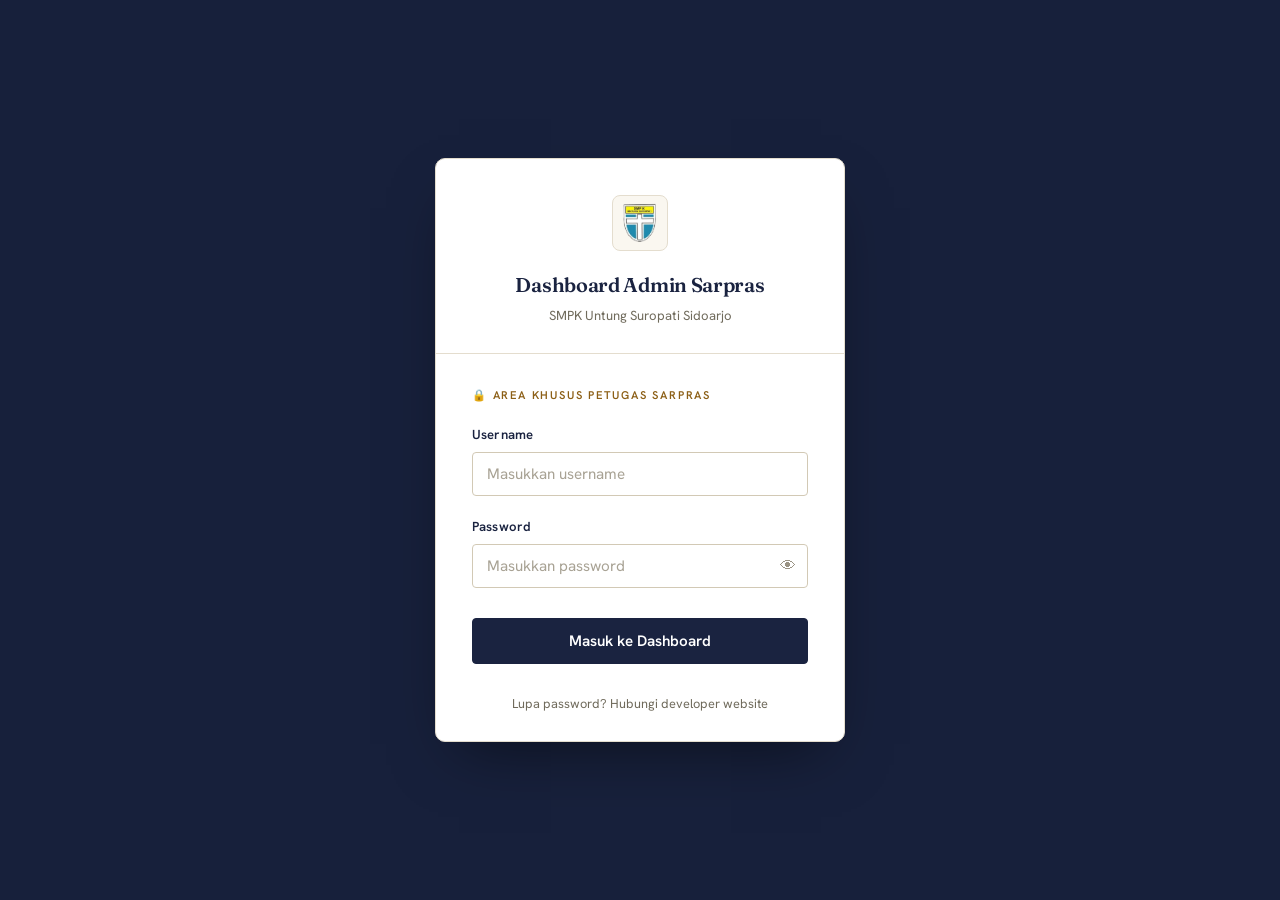
==== admin.html @ 8e08782e "bug fixed" ====
<!DOCTYPE html>
<html lang="id">
<head>
  <meta charset="UTF-8">
  <meta name="viewport" content="width=device-width, initial-scale=1.0">
  <link rel="icon" href="assets/logo-sekolah.png" onerror="this.style.display='none'">
  <title>Login Admin — Sarpras SMPK Untung Suropati</title>
  <link rel="stylesheet" href="css/style.css">
</head>
<body>
  <div class="login-page">
    <div class="login-card">

      <div class="login-card__header">
        <div class="login-logos">
          <img src="assets/logo-sekolah.png" alt="Logo Sekolah" onerror="this.style.display='none'">
        </div>
        <h2>Dashboard Admin Sarpras</h2>
        <p>SMPK Untung Suropati Sidoarjo</p>
      </div>

      <div class="login-card__body">
        <div class="login-badge">🔒 Area Khusus Petugas Sarpras</div>

        <div id="alertBox" class="alert"></div>

        <form id="formLogin" novalidate>
          <div class="form-group">
            <label class="form-label" for="username">Username</label>
            <input class="form-input" type="text" id="username" placeholder="Masukkan username" autocomplete="username" required>
          </div>

          <div class="form-group">
            <label class="form-label" for="password">Password</label>
            <div style="position:relative;">
              <input class="form-input" type="password" id="password" placeholder="Masukkan password"
                     autocomplete="current-password" style="padding-right:44px;" required>
              <button type="button" id="togglePassword"
                      style="position:absolute;right:12px;top:50%;transform:translateY(-50%);
                             background:none;border:none;cursor:pointer;color:var(--gray-400);
                             font-size:1rem;padding:0;line-height:1;">👁</button>
            </div>
          </div>

          <button type="submit" class="btn--login" id="btnLogin">Masuk ke Dashboard</button>
        </form>
      </div>

      <div class="login-card__footer">
        <p>Lupa password? Hubungi developer website</p>
      </div>

    </div>
  </div>

  <script src="js/config.js"></script>
  <script src="js/auth.js"></script>
</body>
</html>
---- css/style.css ----
/* ============================================================
   style.css — Website Laporan Sarpras
   SMPK Untung Suropati Sidoarjo
   Arah desain: Editorial / civic — kertas hangat, tinta navy,
   satu aksen kuningan (brass), garis rambut, tipografi serif.
   ============================================================ */

@import url('https://fonts.googleapis.com/css2?family=Fraunces:ital,opsz,wght@0,9..144,400;0,9..144,500;0,9..144,600;1,9..144,500;1,9..144,600&family=Hanken+Grotesk:wght@400;500;600;700&display=swap');

:root {
  /* -- Surfaces & ink -------------------------------------- */
  --paper:      #f3efe6;   /* latar halaman, kertas hangat   */
  --surface:    #ffffff;   /* kartu                          */
  --surface-2:  #faf7f0;   /* isian halus / input alt        */
  --line:       #e4ddce;   /* garis rambut                   */
  --line-2:     #d2c9b5;   /* garis rambut lebih tegas       */

  --text:       #2c2a22;   /* teks utama                     */
  --text-dim:   #706b5c;   /* teks sekunder                  */
  --heading:    #1a2340;   /* judul / tinta navy             */

  /* -- Aksen kuningan -------------------------------------- */
  --accent:     #b07a22;
  --accent-2:   #8c5f16;
  --accent-soft:#f2e7cf;

  /* -- Pita gelap (navbar / footer / kepala tabel) --------- */
  --band:       #17203b;
  --band-fg:    #f2eee5;
  --band-dim:   #9aa2bd;

  /* -- Tombol utama --------------------------------------- */
  --btn-bg:     #1a2340;
  --btn-fg:     #ffffff;
  --btn-bg-h:   #10182f;

  --focus-ring: rgba(176,122,34,0.22);

  /* -- Status (badge / alert) ----------------------------- */
  --ok-bg:#e6efe2;   --ok-fg:#2f6b3a;
  --warn-bg:#f5ead0; --warn-fg:#8a6412;
  --bad-bg:#f3ded9;  --bad-fg:#9b3128;
  --info-bg:#e2e7f1; --info-fg:#2e4b7a;
  --neutral-bg:#ece6d9; --neutral-fg:#6b6656;

  /* -- Legacy alias (dipakai style inline di HTML) --------- */
  --navy: #1a2340; --navy-mid: #2a365c; --navy-light: #3a5488;
  --navy-50: #ede7da; --navy-100: #d9d1bf;
  --teal: #b07a22; --teal-light: #cfa24e; --teal-pale: #f2e7cf; --teal-dark: #8c5f16;
  --gray-50:#faf7f0; --gray-100:#f2eee4; --gray-200:#e4ddce; --gray-300:#d2c9b5;
  --gray-400:#9a9384; --gray-500:#6b6656; --gray-600:#55524a; --gray-700:#3a382f;
  --gray-800:#2b2a24; --gray-900:#1a1915;
  --green-100:#e6efe2; --green-600:#2f6b3a; --green-700:#265a30;
  --yellow-100:#f5ead0; --yellow-600:#8a6412;
  --red-100:#f3ded9; --red-600:#9b3128;
  --blue-100:#e2e7f1; --blue-50:#eef1f7;

  /* -- Bentuk & bayangan ---------------------------------- */
  --shadow-sm: 0 1px 2px rgba(20,25,45,0.05);
  --shadow-md: 0 10px 30px -16px rgba(20,25,45,0.30);
  --radius-sm: 4px;
  --radius-md: 6px;
  --radius-lg: 10px;
  --transition: all 0.18s ease;
}

*, *::before, *::after { box-sizing: border-box; margin: 0; padding: 0; }
html { scroll-behavior: smooth; }

body {
  font-family: 'Hanken Grotesk', system-ui, -apple-system, sans-serif;
  background: var(--paper);
  color: var(--text);
  font-size: 15px;
  line-height: 1.62;
  min-height: 100vh;
  -webkit-font-smoothing: antialiased;
}

::selection { background: var(--accent-soft); color: var(--heading); }

a { color: var(--accent-2); text-decoration: none; transition: var(--transition); }
a:hover { color: var(--accent); }
img { max-width: 100%; display: block; }

h1, h2, h3 { font-family: 'Fraunces', Georgia, serif; color: var(--heading); letter-spacing: -0.015em; }
h1 { font-size: 2rem; font-weight: 600; line-height: 1.15; }
h2 { font-size: 1.5rem; font-weight: 600; }
h3 { font-size: 1.1rem; font-weight: 600; }
p  { color: var(--text-dim); }

.container { max-width: 820px; margin: 0 auto; padding: 0 20px; }
.container--wide { max-width: 1100px; margin: 0 auto; padding: 0 20px; }

/* Eyebrow / kicker — dipakai ulang di beberapa tempat */
.hero__badge, .login-badge, .m-card__label, .sidebar__section-label {
  font-family: 'Hanken Grotesk', sans-serif;
  text-transform: uppercase;
  letter-spacing: 0.16em;
}

/* ============================================================ NAVBAR */
.navbar {
  background: var(--band);
  border-bottom: 2px solid var(--accent);
  position: sticky; top: 0; z-index: 100;
}
.navbar__inner {
  display: flex; align-items: center; justify-content: space-between;
  padding: 14px 20px; max-width: 1100px; margin: 0 auto;
}
.navbar__brand { display: flex; align-items: center; gap: 12px; text-decoration: none; }
.navbar__brand img {
  width: 42px; height: 42px; border-radius: 4px; object-fit: contain;
  background: rgba(255,255,255,0.06); padding: 3px;
}
.navbar__brand-text {
  font-family: 'Fraunces', Georgia, serif; font-weight: 600; font-size: 1.02rem;
  color: var(--band-fg); line-height: 1.25; letter-spacing: -0.01em;
}
.navbar__brand-text span {
  display: block; font-family: 'Hanken Grotesk', sans-serif;
  font-size: 0.68rem; font-weight: 500; letter-spacing: 0.04em;
  text-transform: none; color: var(--band-dim); line-height: 1.3;
}
.navbar__nav { display: flex; gap: 2px; align-items: center; }
.navbar__link {
  padding: 8px 6px; margin: 0 8px; color: var(--band-dim);
  font-weight: 500; font-size: 0.86rem; text-decoration: none;
  border-bottom: 2px solid transparent; transition: var(--transition);
}
.navbar__link:hover { color: var(--band-fg); }
.navbar__link--active { color: var(--band-fg); border-bottom-color: var(--accent); }
.navbar__link--active:hover { color: var(--band-fg); }

/* ============================================================ HERO */
.hero {
  background: var(--paper);
  color: var(--text);
  padding: 76px 20px 60px;
  text-align: center;
  border-bottom: 1px solid var(--line);
}
.hero__badge {
  display: inline-block; font-size: 0.72rem; font-weight: 600;
  color: var(--accent-2); margin-bottom: 22px;
}
.hero h1 {
  color: var(--heading); font-size: clamp(2rem, 5vw, 2.9rem);
  font-weight: 600; margin-bottom: 16px; line-height: 1.1;
}
.hero h1 span { color: var(--accent-2); font-style: italic; font-weight: 500; }
.hero p { color: var(--text-dim); font-size: 1.02rem; max-width: 540px; margin: 0 auto; }
.hero__divider { width: 44px; height: 2px; background: var(--accent); margin: 24px auto 0; }

/* ============================================================ CARDS */
.card, .card--accent {
  background: var(--surface); border: 1px solid var(--line);
  border-radius: var(--radius-lg); padding: 32px; box-shadow: var(--shadow-sm);
}
.card--accent { border-top: 2px solid var(--accent); }

/* ============================================================ FORM */
.form-group { display: flex; flex-direction: column; gap: 7px; margin-bottom: 20px; }
.form-label { font-size: 0.82rem; font-weight: 600; color: var(--heading); letter-spacing: 0.01em; }
.form-label span { color: var(--bad-fg); margin-left: 2px; }

.form-input, .form-select, .form-textarea {
  width: 100%; padding: 11px 14px; border: 1px solid var(--line-2);
  border-radius: var(--radius-sm); font-family: inherit; font-size: 0.95rem;
  color: var(--text); background: var(--surface); transition: var(--transition); outline: none;
}
.form-input::placeholder, .form-textarea::placeholder { color: #a8a294; }
.form-input:focus, .form-select:focus, .form-textarea:focus {
  border-color: var(--heading); box-shadow: 0 0 0 3px var(--focus-ring);
}
.form-textarea { resize: vertical; min-height: 96px; }
.form-hint { font-size: 0.8rem; color: var(--text-dim); }

/* Upload foto */
.upload-box {
  border: 1px dashed var(--line-2); border-radius: var(--radius-md);
  padding: 26px; text-align: center; cursor: pointer;
  transition: var(--transition); background: var(--surface-2);
}
.upload-box:hover, .upload-box--dragover { border-color: var(--accent); background: var(--accent-soft); }
.upload-box__label { display: block; }
.upload-box__icon { font-size: 1.7rem; margin-bottom: 8px; opacity: 0.8; }
.upload-box__text { font-size: 0.9rem; color: var(--text); font-weight: 600; }
.upload-box__hint { font-size: 0.78rem; color: var(--text-dim); margin-top: 4px; }
.upload-preview { position: relative; display: inline-block; margin-top: 14px; }
.upload-preview img {
  max-width: 220px; max-height: 220px; border-radius: var(--radius-sm);
  border: 1px solid var(--line); object-fit: cover;
}
.upload-preview__remove {
  position: absolute; top: -8px; right: -8px; width: 26px; height: 26px;
  border-radius: 50%; background: var(--bad-fg); color: #fff; border: 2px solid var(--surface);
  font-size: 0.85rem; cursor: pointer; display: flex; align-items: center; justify-content: center;
}
.upload-progress { font-size: 0.78rem; color: var(--accent-2); margin-top: 8px; font-weight: 600; }

/* ============================================================ BUTTONS */
.btn {
  display: inline-flex; align-items: center; justify-content: center; gap: 8px;
  padding: 11px 22px; border-radius: var(--radius-sm); font-family: inherit;
  font-size: 0.9rem; font-weight: 600; cursor: pointer; border: 1px solid transparent;
  transition: var(--transition); text-decoration: none; letter-spacing: 0.01em;
}
.btn--primary { background: var(--btn-bg); color: var(--btn-fg); border-color: var(--btn-bg); }
.btn--primary:hover { background: var(--btn-bg-h); border-color: var(--btn-bg-h); }
.btn--outline { background: transparent; color: var(--heading); border-color: var(--line-2); }
.btn--outline:hover { background: var(--surface-2); border-color: var(--heading); }
.btn--full { width: 100%; }
.btn:disabled { opacity: 0.5; cursor: not-allowed; }

/* ============================================================ BADGE (tag) */
.badge {
  display: inline-block; padding: 3px 8px; border-radius: 3px;
  font-size: 0.68rem; font-weight: 700; text-transform: uppercase; letter-spacing: 0.06em;
  border: 1px solid transparent;
}
.badge--menunggu { background: var(--neutral-bg); color: var(--neutral-fg); border-color: var(--line-2); }
.badge--diproses { background: var(--info-bg); color: var(--info-fg); border-color: #cdd7e8; }
.badge--selesai  { background: var(--ok-bg); color: var(--ok-fg); border-color: #cfe0c7; }
.badge--ditolak  { background: var(--bad-bg); color: var(--bad-fg); border-color: #e6c9c2; }
.badge--ringan { background: var(--ok-bg); color: var(--ok-fg); border-color: #cfe0c7; }
.badge--sedang { background: var(--warn-bg); color: var(--warn-fg); border-color: #e6d5ac; }
.badge--berat  { background: var(--bad-bg); color: var(--bad-fg); border-color: #e6c9c2; }

/* ============================================================ ALERT */
.alert {
  padding: 12px 16px; border-radius: var(--radius-sm); font-size: 0.9rem; font-weight: 500;
  margin-bottom: 18px; display: none; border-left: 3px solid;
}
.alert--success { background: var(--ok-bg); color: var(--ok-fg); border-color: var(--ok-fg); }
.alert--error   { background: var(--bad-bg); color: var(--bad-fg); border-color: var(--bad-fg); }
.alert--info    { background: var(--info-bg); color: var(--info-fg); border-color: var(--info-fg); }
.alert--show { display: block; }

/* ============================================================ LOADING / EMPTY */
.loading { display: flex; justify-content: center; align-items: center; padding: 40px; color: var(--text-dim); gap: 10px; font-size: 0.9rem; }
.spinner { width: 20px; height: 20px; border: 2.5px solid var(--line); border-top-color: var(--accent); border-radius: 50%; animation: spin 0.7s linear infinite; }
.empty-state { text-align: center; padding: 56px 20px; color: var(--text-dim); }
.empty-state__icon { font-size: 2.4rem; margin-bottom: 12px; opacity: 0.7; }

/* ============================================================ SECTION */
.section { padding: 40px 0; }
.section__title {
  font-family: 'Fraunces', Georgia, serif; font-size: 1.35rem; font-weight: 600;
  color: var(--heading); margin-bottom: 22px; display: flex; align-items: center; gap: 12px;
  padding-bottom: 12px; border-bottom: 1px solid var(--line);
}
.section__title::before { content: ''; width: 3px; height: 22px; background: var(--accent); border-radius: 2px; display: inline-block; }

/* ============================================================ FOOTER */
.footer {
  background: var(--band); border-top: 2px solid var(--accent); padding: 28px 20px;
  text-align: center; color: var(--band-dim); font-size: 0.82rem; margin-top: 64px;
}

/* ============================================================ LOGIN PAGE */
.login-page {
  min-height: 100vh; display: flex; align-items: center; justify-content: center;
  background: var(--band); padding: 24px;
}
.login-card {
  background: var(--surface); border: 1px solid var(--line); border-radius: var(--radius-lg);
  width: 100%; max-width: 410px; overflow: hidden; box-shadow: 0 26px 60px -24px rgba(0,0,0,0.55);
}
.login-card__header { padding: 36px 36px 26px; text-align: center; border-bottom: 1px solid var(--line); }
.login-logos { display: flex; justify-content: center; align-items: center; margin-bottom: 18px; }
.login-logos img { width: 56px; height: 56px; object-fit: contain; border-radius: 8px; background: var(--surface-2); padding: 4px; border: 1px solid var(--line); }
.login-card__header h2 { font-size: 1.25rem; font-weight: 600; margin-bottom: 4px; }
.login-card__header p  { color: var(--text-dim); font-size: 0.82rem; }
.login-card__body   { padding: 28px 36px 30px; }
.login-card__footer { text-align: center; padding: 0 36px 26px; font-size: 0.8rem; color: var(--text-dim); }
.login-badge {
  display: inline-block; color: var(--accent-2); font-size: 0.7rem; font-weight: 600;
  margin-bottom: 20px;
}
.btn--login {
  background: var(--btn-bg); color: var(--btn-fg); border: 1px solid var(--btn-bg);
  width: 100%; padding: 12px; border-radius: var(--radius-sm); font-size: 0.95rem; font-weight: 600;
  cursor: pointer; font-family: inherit; transition: var(--transition); margin-top: 10px;
}
.btn--login:hover { background: var(--btn-bg-h); border-color: var(--btn-bg-h); }
.btn--login:disabled { opacity: 0.5; cursor: not-allowed; }

/* ============================================================ DASHBOARD LAYOUT */
body.dash { background: var(--paper); }
.dashboard-layout { display: grid; grid-template-columns: 232px 1fr; min-height: calc(100vh - 72px); }

.sidebar {
  background: var(--surface); border-right: 1px solid var(--line); padding: 22px 0;
  position: sticky; top: 72px; height: calc(100vh - 72px); overflow-y: auto;
}
.sidebar__section-label { font-size: 0.66rem; font-weight: 700; color: var(--text-dim); padding: 0 22px; margin: 18px 0 8px; }
.sidebar__menu { list-style: none; padding: 0 12px; }
.sidebar__item a {
  display: flex; align-items: center; gap: 11px; padding: 10px 14px; border-radius: var(--radius-sm);
  color: var(--text-dim); font-size: 0.88rem; font-weight: 500; transition: var(--transition);
  text-decoration: none; border-left: 2px solid transparent;
}
.sidebar__item a:hover { background: var(--surface-2); color: var(--heading); }
.sidebar__item a.active {
  background: var(--surface-2); color: var(--heading); font-weight: 600;
  border-left-color: var(--accent);
}
.sidebar__icon { font-size: 0.95rem; width: 20px; text-align: center; flex-shrink: 0; opacity: 0.85; }
.sidebar__divider { border: none; border-top: 1px solid var(--line); margin: 12px 18px; }

.dashboard-main { padding: 32px; overflow-x: hidden; }
.page-title { font-family: 'Fraunces', Georgia, serif; font-size: 1.5rem; font-weight: 600; color: var(--heading); margin-bottom: 4px; }
.page-subtitle { font-size: 0.85rem; color: var(--text-dim); margin-bottom: 26px; }

.navbar__admin-info { display: flex; align-items: center; gap: 12px; }
.navbar__admin-badge {
  background: rgba(255,255,255,0.06); border: 1px solid rgba(255,255,255,0.14); color: var(--band-fg);
  padding: 4px 12px; border-radius: 999px; font-size: 0.78rem; font-weight: 500;
}
.btn--logout {
  background: transparent; border: 1px solid rgba(255,255,255,0.22); color: var(--band-dim);
  padding: 6px 14px; border-radius: var(--radius-sm); font-size: 0.82rem; font-weight: 600;
  cursor: pointer; font-family: inherit; transition: var(--transition);
}
.btn--logout:hover { background: rgba(255,255,255,0.08); border-color: rgba(255,255,255,0.4); color: var(--band-fg); }

/* Stat cards */
.stats-grid { display: grid; grid-template-columns: repeat(4,1fr); gap: 16px; margin-bottom: 30px; }
.stat-card {
  background: var(--surface); border: 1px solid var(--line); border-radius: var(--radius-md);
  padding: 20px 22px; position: relative; overflow: hidden; transition: var(--transition);
}
.stat-card:hover { border-color: var(--line-2); box-shadow: var(--shadow-sm); }
.stat-card::before { content: ''; position: absolute; top: 0; left: 0; bottom: 0; width: 3px; }
.stat-card--total::before    { background: var(--heading); }
.stat-card--menunggu::before { background: var(--neutral-fg); }
.stat-card--diproses::before { background: var(--info-fg); }
.stat-card--selesai::before  { background: var(--ok-fg); }
.stat-card__icon { font-size: 1.4rem; margin-bottom: 10px; display: block; opacity: 0.85; }
.stat-card__number { font-family: 'Fraunces', Georgia, serif; font-size: 2.1rem; font-weight: 600; line-height: 1; margin-bottom: 6px; }
.stat-card--total .stat-card__number    { color: var(--heading); }
.stat-card--menunggu .stat-card__number { color: var(--neutral-fg); }
.stat-card--diproses .stat-card__number { color: var(--info-fg); }
.stat-card--selesai .stat-card__number  { color: var(--ok-fg); }
.stat-card__label { font-size: 0.78rem; color: var(--text-dim); font-weight: 500; }

/* Chart bars */
.hchart-section { display: grid; grid-template-columns: 1fr 1fr; gap: 20px; margin-bottom: 30px; }
.hchart-card { background: var(--surface); border-radius: var(--radius-md); border: 1px solid var(--line); padding: 24px; }
.hchart-card__title { font-family: 'Fraunces', Georgia, serif; font-size: 1.02rem; font-weight: 600; color: var(--heading); margin-bottom: 20px; display: flex; align-items: center; gap: 10px; }
.hchart-card__title::before { content: ''; width: 3px; height: 18px; background: var(--accent); border-radius: 2px; display: inline-block; }
.hbar-list { display: flex; flex-direction: column; gap: 11px; }
.hbar-item { display: grid; grid-template-columns: 90px 1fr 28px; align-items: center; gap: 10px; }
.hbar-item__label { font-size: 0.78rem; font-weight: 600; color: var(--text-dim); text-align: right; white-space: nowrap; }
.hbar-item__track { background: var(--surface-2); border: 1px solid var(--line); border-radius: 999px; height: 10px; overflow: hidden; }
.hbar-item__fill { height: 100%; border-radius: 999px; transition: width 0.7s cubic-bezier(.4,0,.2,1); }
.hbar-item__count { font-size: 0.78rem; font-weight: 700; color: var(--text-dim); text-align: left; }
@media (max-width:900px) { .hchart-section { grid-template-columns: 1fr; } }

.tab-panel { display: none; }
.tab-panel.active { display: block; animation: fadeIn 0.2s ease; }

/* Table */
.table-wrapper { border-radius: var(--radius-md); border: 1px solid var(--line); overflow-x: auto; }
table { width: 100%; border-collapse: collapse; font-size: 0.875rem; }
thead th {
  background: var(--band); padding: 13px 16px; text-align: left; font-weight: 600;
  color: var(--band-fg); border-bottom: 2px solid var(--accent); white-space: nowrap;
  font-size: 0.72rem; text-transform: uppercase; letter-spacing: 0.06em;
}
tbody td { padding: 13px 16px; border-bottom: 1px solid var(--line); color: var(--text); vertical-align: top; }
tbody tr:last-child td { border-bottom: none; }
tbody tr:hover { background: var(--surface-2); }

.thumb { width: 56px; height: 56px; border-radius: var(--radius-sm); object-fit: cover; cursor: pointer; border: 1px solid var(--line); transition: var(--transition); }
.thumb:hover { border-color: var(--accent); }

/* Mobile cards */
.mobile-cards { display: none; flex-direction: column; gap: 12px; }
.m-card { background: var(--surface); border: 1px solid var(--line); border-left: 3px solid var(--accent); border-radius: var(--radius-md); padding: 18px; }
.m-card__header { display: flex; justify-content: space-between; align-items: center; margin-bottom: 12px; flex-wrap: wrap; gap: 6px; }
.m-card__kelas { font-family: 'Fraunces', Georgia, serif; font-weight: 600; color: var(--heading); font-size: 0.95rem; }
.m-card__nama { font-size: 0.82rem; color: var(--text-dim); margin-bottom: 10px; }
.m-card__label { font-size: 0.66rem; font-weight: 700; color: var(--accent-2); margin-bottom: 3px; }
.m-card__text { font-size: 0.88rem; color: var(--text); line-height: 1.55; margin-bottom: 12px; }
.m-card__footer { display: flex; justify-content: space-between; align-items: center; flex-wrap: wrap; gap: 8px; padding-top: 12px; border-top: 1px solid var(--line); margin-top: 4px; }
.m-card__tanggal { font-size: 0.78rem; color: var(--text-dim); }
.m-card__actions { display: flex; align-items: center; gap: 8px; flex-wrap: wrap; }
@media (max-width:768px) { .table-wrapper { display: none !important; } .mobile-cards { display: flex !important; } }

.action-select {
  padding: 6px 8px; border: 1px solid var(--line-2); border-radius: var(--radius-sm); font-size: 0.8rem;
  color: var(--text); background: var(--surface); cursor: pointer; transition: var(--transition); font-family: inherit;
}
.action-select:focus { border-color: var(--heading); outline: none; box-shadow: 0 0 0 3px var(--focus-ring); }

.btn-delete { padding: 6px 12px; border: 1px solid var(--bad-bg); border-radius: var(--radius-sm); background: var(--bad-bg); color: var(--bad-fg); font-size: 0.8rem; font-weight: 600; cursor: pointer; transition: var(--transition); font-family: inherit; }
.btn-delete:hover { background: var(--bad-fg); border-color: var(--bad-fg); color: #fff; }

.cell-text {
  max-height: 60px; overflow: hidden; display: -webkit-box; -webkit-line-clamp: 3;
  -webkit-box-orient: vertical; line-height: 1.5; font-size: 0.83rem; cursor: pointer; transition: max-height 0.2s ease;
}
.cell-text:hover { -webkit-line-clamp: unset; max-height: 300px; background: var(--surface-2); padding: 4px; border-radius: var(--radius-sm); }

@media (max-width:1100px) { .hide-lg { display: none !important; } }
@media (max-width:850px)  { .hide-md { display: none !important; } }

.filter-bar { display: flex; gap: 12px; flex-wrap: wrap; margin-bottom: 18px; }
.filter-bar select {
  padding: 9px 12px; border: 1px solid var(--line-2); border-radius: var(--radius-sm);
  font-family: inherit; font-size: 0.875rem; color: var(--text); background: var(--surface); outline: none; cursor: pointer;
}
.filter-bar select:focus { border-color: var(--heading); box-shadow: 0 0 0 3px var(--focus-ring); }
.filter-bar input[type="text"], .filter-bar input[type="date"] {
  padding: 9px 12px; border: 1px solid var(--line-2); border-radius: var(--radius-sm);
  font-family: inherit; font-size: 0.875rem; color: var(--text); background: var(--surface); outline: none;
}
.filter-bar input[type="text"] { flex: 1; min-width: 200px; }
.filter-bar input:focus { border-color: var(--heading); box-shadow: 0 0 0 3px var(--focus-ring); }
.filter-bar--dates { align-items: center; }
.filter-date { display: flex; align-items: center; gap: 6px; font-size: 0.8rem; color: var(--text-dim); }
.row-kode { font-family: ui-monospace, "SFMono-Regular", Menlo, monospace; font-size: 0.72rem; letter-spacing: 0.06em; color: var(--accent-2); font-weight: 600; }

/* Pagination */
.pagination { display: flex; align-items: center; justify-content: center; gap: 14px; margin-top: 20px; flex-wrap: wrap; }
.pagination:empty { display: none; }
.page-btn {
  padding: 7px 14px; border: 1px solid var(--line-2); border-radius: var(--radius-sm);
  background: var(--surface); color: var(--heading); font-size: 0.82rem; font-weight: 600;
  cursor: pointer; font-family: inherit; transition: var(--transition);
}
.page-btn:hover:not(:disabled) { background: var(--surface-2); border-color: var(--heading); }
.page-btn:disabled { opacity: 0.4; cursor: not-allowed; }
.page-info { font-size: 0.82rem; color: var(--text-dim); }

/* Kode lacak (halaman kirim laporan) */
.kode-result:empty { display: none; }
.kode-panel {
  margin-top: 20px; border: 1px dashed var(--accent); background: var(--accent-soft);
  border-radius: var(--radius-md); padding: 18px 20px; text-align: center;
}
.kode-panel__label { font-size: 0.7rem; text-transform: uppercase; letter-spacing: 0.16em; font-weight: 600; color: var(--accent-2); }
.kode-panel__code { font-family: ui-monospace, "SFMono-Regular", Menlo, monospace; font-size: 1.6rem; font-weight: 700; letter-spacing: 0.12em; color: var(--heading); margin: 6px 0; }
.kode-panel__hint { font-size: 0.82rem; color: var(--text-dim); }

/* Kartu hasil lacak (halaman lacak) */
.track-result:empty { display: none; }
.track-card { margin-top: 22px; border: 1px solid var(--line); border-radius: var(--radius-md); overflow: hidden; }
.track-card__top { background: var(--surface-2); border-bottom: 1px solid var(--line); padding: 22px 20px; text-align: center; }
.track-card__status-icon { font-size: 2.2rem; line-height: 1; }
.track-card__status { font-family: 'Fraunces', Georgia, serif; font-size: 1.4rem; font-weight: 600; color: var(--heading); margin-top: 8px; }
.track-card__desc { font-size: 0.88rem; color: var(--text-dim); margin-top: 6px; max-width: 380px; margin-left: auto; margin-right: auto; }
.track-list { padding: 6px 20px 14px; }
.track-row { display: flex; justify-content: space-between; align-items: center; gap: 14px; padding: 12px 0; border-bottom: 1px solid var(--line); font-size: 0.9rem; }
.track-row:last-child { border-bottom: none; }
.track-row__key { color: var(--text-dim); }
.track-row__val { color: var(--text); font-weight: 600; text-align: right; }
.track-code { font-family: ui-monospace, "SFMono-Regular", Menlo, monospace; letter-spacing: 0.1em; color: var(--accent-2); }

/* Modal */
.modal-overlay {
  position: fixed; inset: 0; background: rgba(23,32,59,0.5); backdrop-filter: blur(2px);
  z-index: 999; display: flex; align-items: center; justify-content: center; padding: 20px;
}
.modal-box { background: var(--surface); border: 1px solid var(--line); border-radius: var(--radius-lg); padding: 32px 28px 24px; width: 100%; max-width: 420px; box-shadow: var(--shadow-md); text-align: center; }
.modal-box__icon { font-size: 2rem; margin-bottom: 14px; display: block; }
.modal-box__title { font-family: 'Fraunces', Georgia, serif; font-size: 1.2rem; font-weight: 600; color: var(--heading); margin-bottom: 8px; }
.modal-box__desc { font-size: 0.88rem; color: var(--text-dim); margin-bottom: 24px; line-height: 1.55; }
.modal-box__img { max-width: 100%; max-height: 340px; border-radius: var(--radius-sm); margin-bottom: 16px; object-fit: contain; border: 1px solid var(--line); }
.modal-box__actions { display: flex; gap: 10px; justify-content: center; }
.modal-btn { flex: 1; padding: 11px 16px; border-radius: var(--radius-sm); font-size: 0.88rem; font-weight: 600; cursor: pointer; font-family: inherit; transition: var(--transition); border: 1px solid transparent; }
.modal-btn--cancel { background: var(--surface-2); color: var(--text); border-color: var(--line-2); }
.modal-btn--cancel:hover { background: var(--line); }
.modal-btn--confirm { background: var(--btn-bg); color: var(--btn-fg); border-color: var(--btn-bg); }
.modal-btn--confirm:hover { background: var(--btn-bg-h); border-color: var(--btn-bg-h); }
.modal-btn--danger { background: var(--bad-bg); color: var(--bad-fg); border-color: var(--bad-bg); }
.modal-btn--danger:hover { background: var(--bad-fg); border-color: var(--bad-fg); color: #fff; }

/* ============================================================ DARK TOGGLE */
.dark-toggle {
  background: transparent; border: 1px solid rgba(255,255,255,0.18); border-radius: var(--radius-sm);
  padding: 6px 9px; cursor: pointer; font-size: 0.95rem; transition: var(--transition);
  color: var(--band-fg); line-height: 1;
}
.dark-toggle:hover { background: rgba(255,255,255,0.08); }

/* ============================================================ DARK MODE */
[data-theme="dark"] {
  --paper:      #131319;
  --surface:    #1c1c22;
  --surface-2:  #23232b;
  --line:       #2e2e36;
  --line-2:     #3b3b45;

  --text:       #dad6cc;
  --text-dim:   #928e80;
  --heading:    #ece9df;

  --accent:     #d6a544;
  --accent-2:   #e0b45c;
  --accent-soft:#2a2411;

  --band:       #0d0d12;
  --band-fg:    #e9e5db;
  --band-dim:   #8a877a;

  --btn-bg:     #e9e4d7;
  --btn-fg:     #16160f;
  --btn-bg-h:   #ffffff;

  --focus-ring: rgba(214,165,68,0.25);

  --ok-bg:#16281c;   --ok-fg:#84c992;
  --warn-bg:#2b2410; --warn-fg:#e0b65a;
  --bad-bg:#2c1512;  --bad-fg:#e29a8e;
  --info-bg:#151f37; --info-fg:#9bb6e6;
  --neutral-bg:#26251e; --neutral-fg:#b8b2a0;

  /* legacy alias */
  --navy:#ece9df; --navy-mid:#c9c4b6; --navy-light:#a8a390;
  --navy-50:#23232b; --navy-100:#3b3b45;
  --teal:#d6a544; --teal-light:#e0b45c; --teal-pale:#2a2411; --teal-dark:#e0b45c;
  --gray-50:#1c1c22; --gray-100:#23232b; --gray-200:#2e2e36; --gray-300:#3b3b45;
  --gray-400:#928e80; --gray-500:#b8b2a0; --gray-600:#cbc6ba; --gray-700:#dad6cc;
  --gray-800:#e6e2d8; --gray-900:#f3f0e8;
}

[data-theme="dark"] .btn-delete { background: var(--bad-bg); border-color: #4a241f; }
[data-theme="dark"] .badge { border-color: transparent; }
[data-theme="dark"] .stat-card:hover { box-shadow: none; border-color: var(--line-2); }
[data-theme="dark"] .login-card { box-shadow: 0 26px 60px -20px rgba(0,0,0,0.7); }

/* ============================================================ ANIMATIONS */
@keyframes spin { to { transform: rotate(360deg); } }
@keyframes fadeIn { from { opacity: 0; } to { opacity: 1; } }

/* ============================================================ RESPONSIVE */
@media (max-width:640px) {
  .hero { padding: 52px 20px 44px; }
  .navbar__inner { padding: 12px; gap: 6px; }
  .navbar__brand img { width: 34px; height: 34px; }
  .navbar__brand-text { font-size: 0.9rem; }
  .navbar__brand-text span { display: none; }
  .navbar__link { margin: 0 4px; font-size: 0.8rem; }
  .card, .card--accent { padding: 22px; }
  .filter-bar { flex-direction: column; }
  .filter-bar select { width: 100%; }
  table { font-size: 0.8rem; }
  thead th, tbody td { padding: 11px 12px; }
  .login-card__header { padding: 26px 24px 20px; }
  .login-card__body   { padding: 24px 24px 22px; }
  .login-card__footer { padding: 0 24px 22px; }
  .section { padding: 26px 0; }
}
@media (max-width:900px) { .stats-grid { grid-template-columns: repeat(2,1fr); } }
@media (max-width:768px) {
  .dashboard-layout { grid-template-columns: 1fr; }
  .sidebar { position: static; height: auto; border-right: none; border-bottom: 1px solid var(--line); padding: 12px 0; }
  .sidebar__menu { flex-direction: row; flex-wrap: wrap; display: flex; gap: 4px; }
  .sidebar__section-label, .sidebar__divider { display: none; }
  .dashboard-main { padding: 22px 16px; }
  .navbar__admin-badge { display: none; }
}
@media (max-width:480px) {
  .stats-grid { grid-template-columns: repeat(2,1fr); gap: 10px; }
  .stat-card__number { font-size: 1.8rem; }
  .dashboard-main { padding: 16px 12px; }
  .page-title { font-size: 1.25rem; }
}
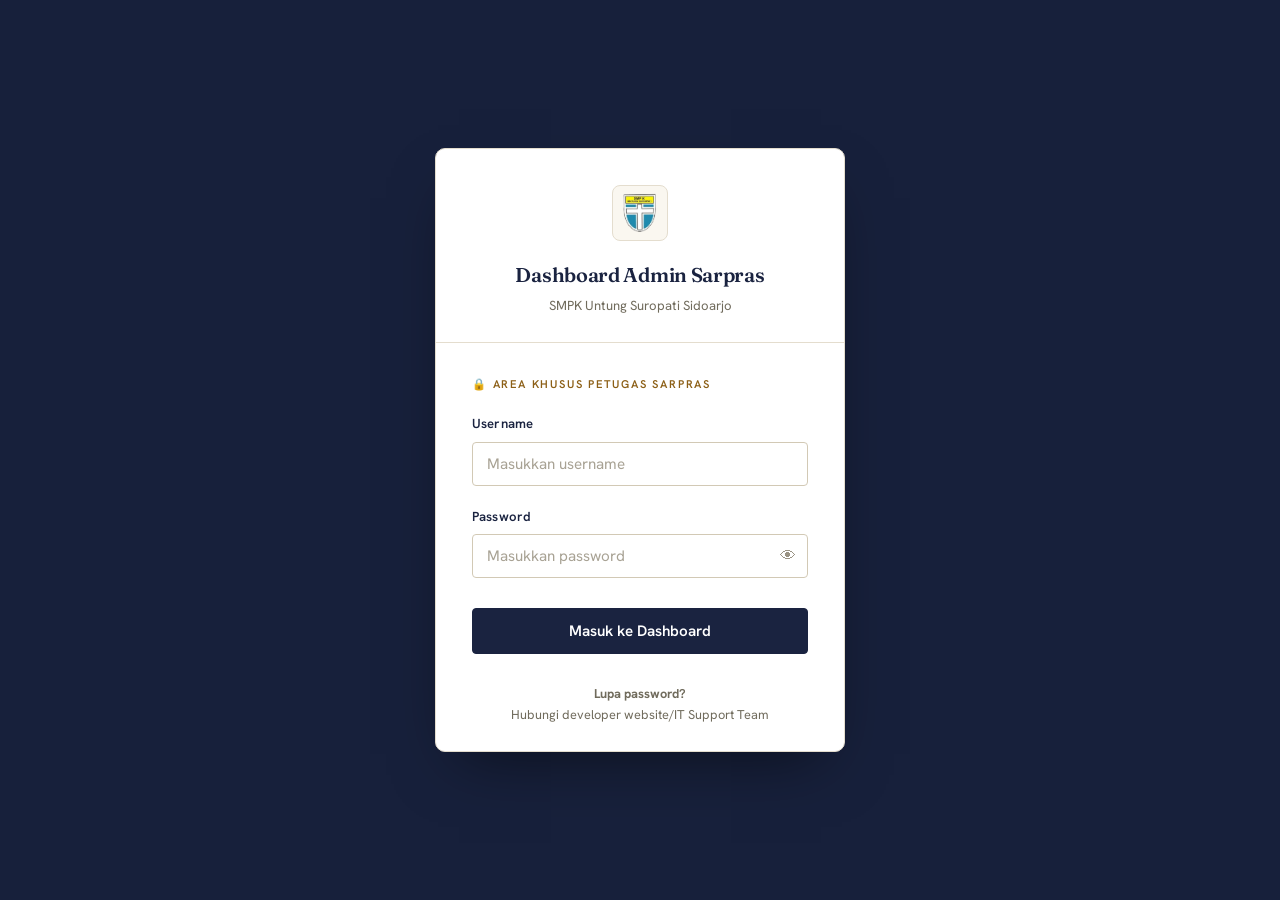
==== commit 3aee6a11: "fix bug web down" ====
--- a/admin.html
+++ b/admin.html
@@ -47,7 +47,8 @@
       </div>
 
       <div class="login-card__footer">
-        <p>Lupa password? Hubungi developer website</p>
+        <strong>Lupa password?</strong>
+           <br>Hubungi developer website/IT Support Team</p>
       </div>
 
     </div>
